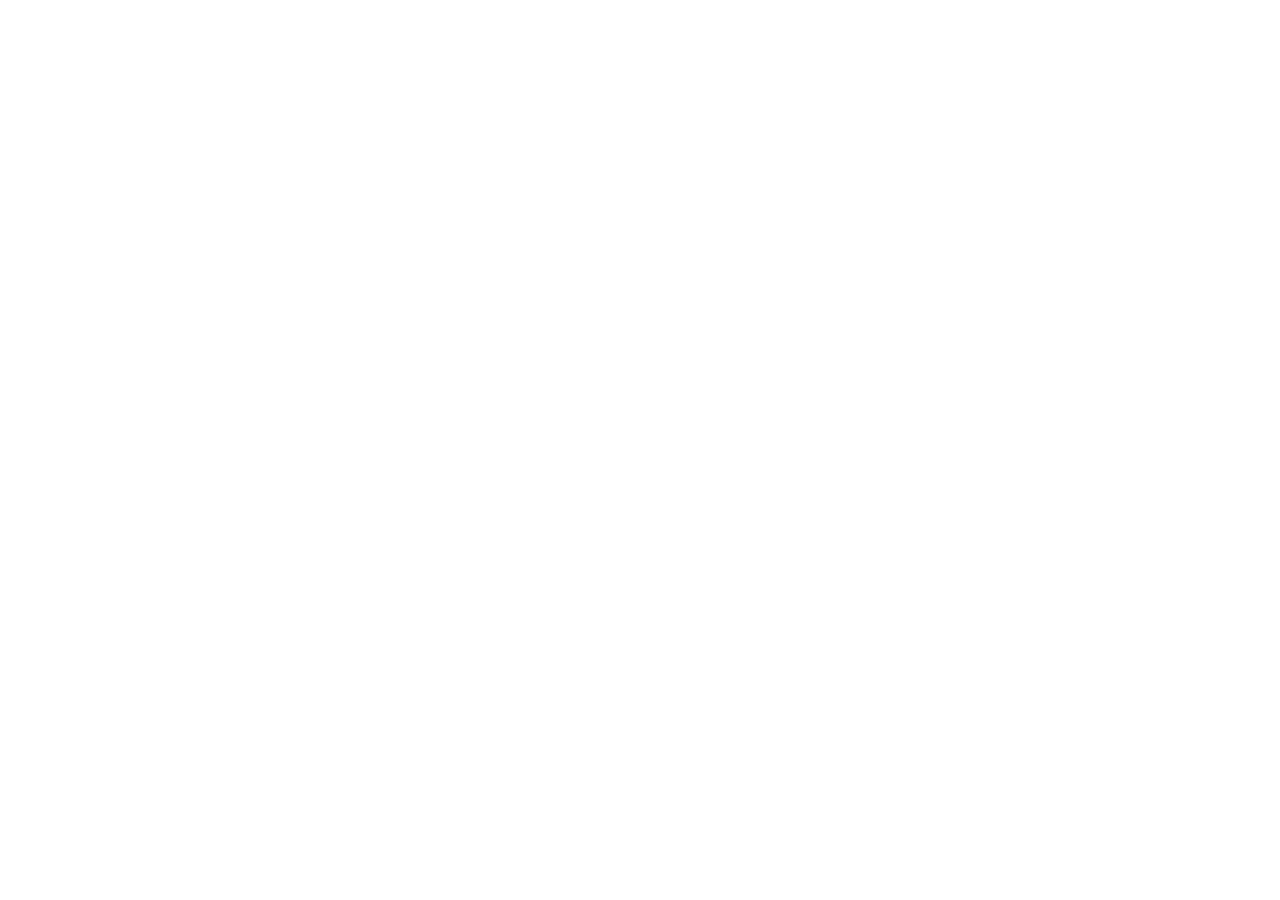
==== index.html @ 11ae95c0 "file structure" ====
<!DOCTYPE html>
<html lang="en">
<head>
    <meta charset="UTF-8">
    <meta name="viewport" content="width=device-width, initial-scale=1.0">
    <title>Student Hub</title>
</head>
<body>
    
</body>
</html>
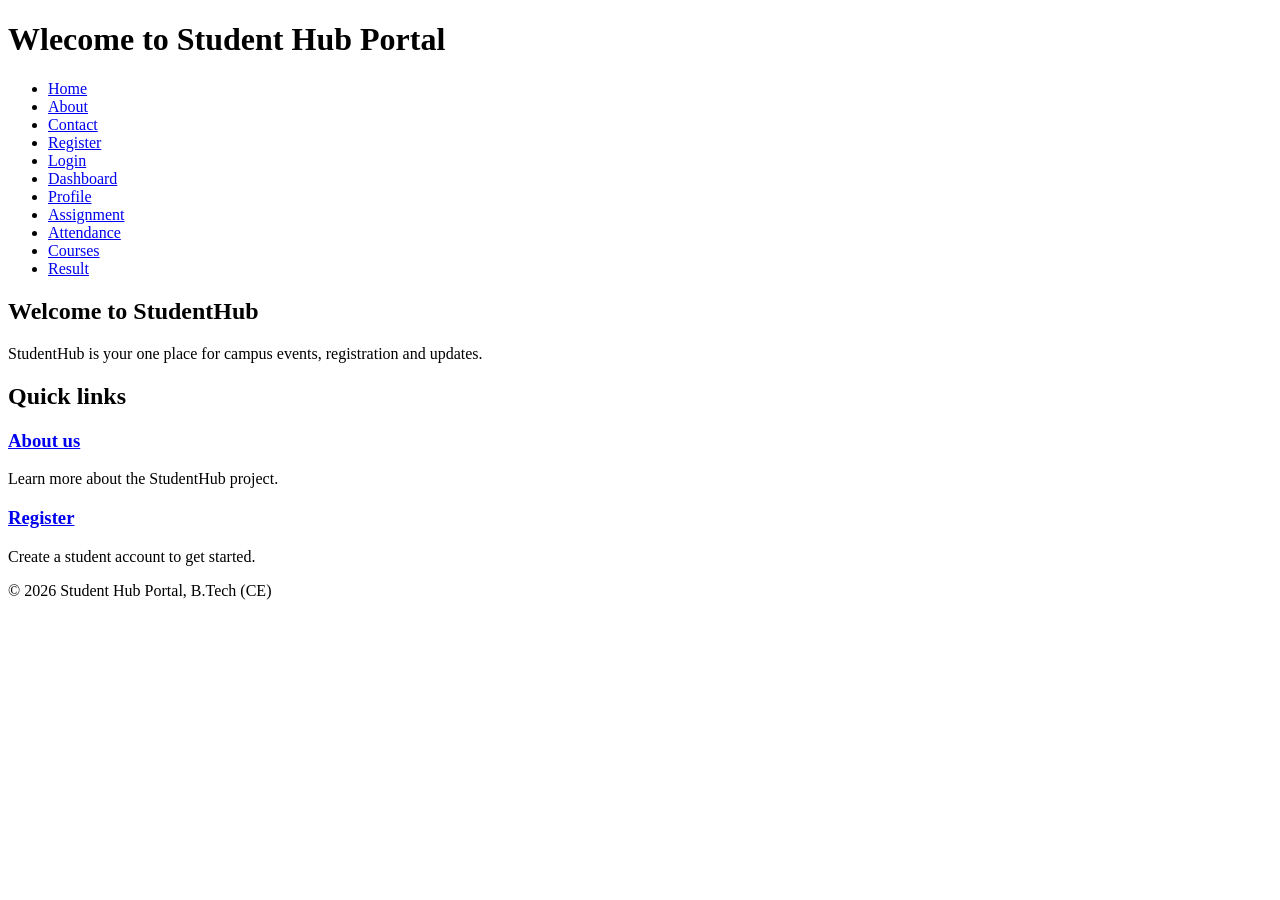
==== commit 317dd3d6: "some changes" ====
--- a/index.html
+++ b/index.html
@@ -1,11 +1,58 @@
 <!DOCTYPE html>
 <html lang="en">
+
 <head>
     <meta charset="UTF-8">
     <meta name="viewport" content="width=device-width, initial-scale=1.0">
-    <title>Student Hub</title>
+    <title>Student Hub Portal </title>
 </head>
+
 <body>
-    
+   
+
+    <header>
+        <h1>Wlecome to Student Hub Portal</h1>
+        <nav aria-label="Main navigation">
+            <ul>
+                <li><a href="index.html">Home</a></li>
+                <li><a href="./pages/about.html">About</a></li>
+                <li><a href="./pages/contact.html">Contact</a></li>
+                <li><a href="./pages/register.html">Register</a></li>
+                <li><a href="./pages/login.html">Login</a></li>
+                <li><a href="./pages/dashboard.html">Dashboard</a></li>
+                <li><a href="./pages/profile.html">Profile</a></li>
+                <li><a href="./pages/assignment.html">Assignment</a></li>
+                <li><a href="./pages/attendance.html">Attendance</a></li>
+                <li><a href="./pages/courses.html">Courses</a></li>
+                <li><a href="./pages/result.html">Result</a></li>
+            </ul>
+        </nav>
+    </header>
+
+    <main id="main-content">
+        <section aria-labelledby="welcome-heading">
+            <h2 id="welcome-heading">Welcome to StudentHub</h2>
+            <p>StudentHub is your one place for campus events, registration and updates.</p>
+        </section>
+
+        <section >
+            <h2>Quick links</h2>
+            <article>
+                <h3><a href="about.html">About us</a></h3>
+                <p>Learn more about the StudentHub project.</p>
+            </article>
+           
+            <article>
+                <h3><a href="register.html">Register</a></h3>
+                <p>Create a student account to get started.</p>
+            </article>
+        </section>
+
+    </main>
+
+    <footer>
+        <p>&copy; 2026 Student Hub Portal, B.Tech (CE)</p>
+    </footer>
 </body>
+
 </html>
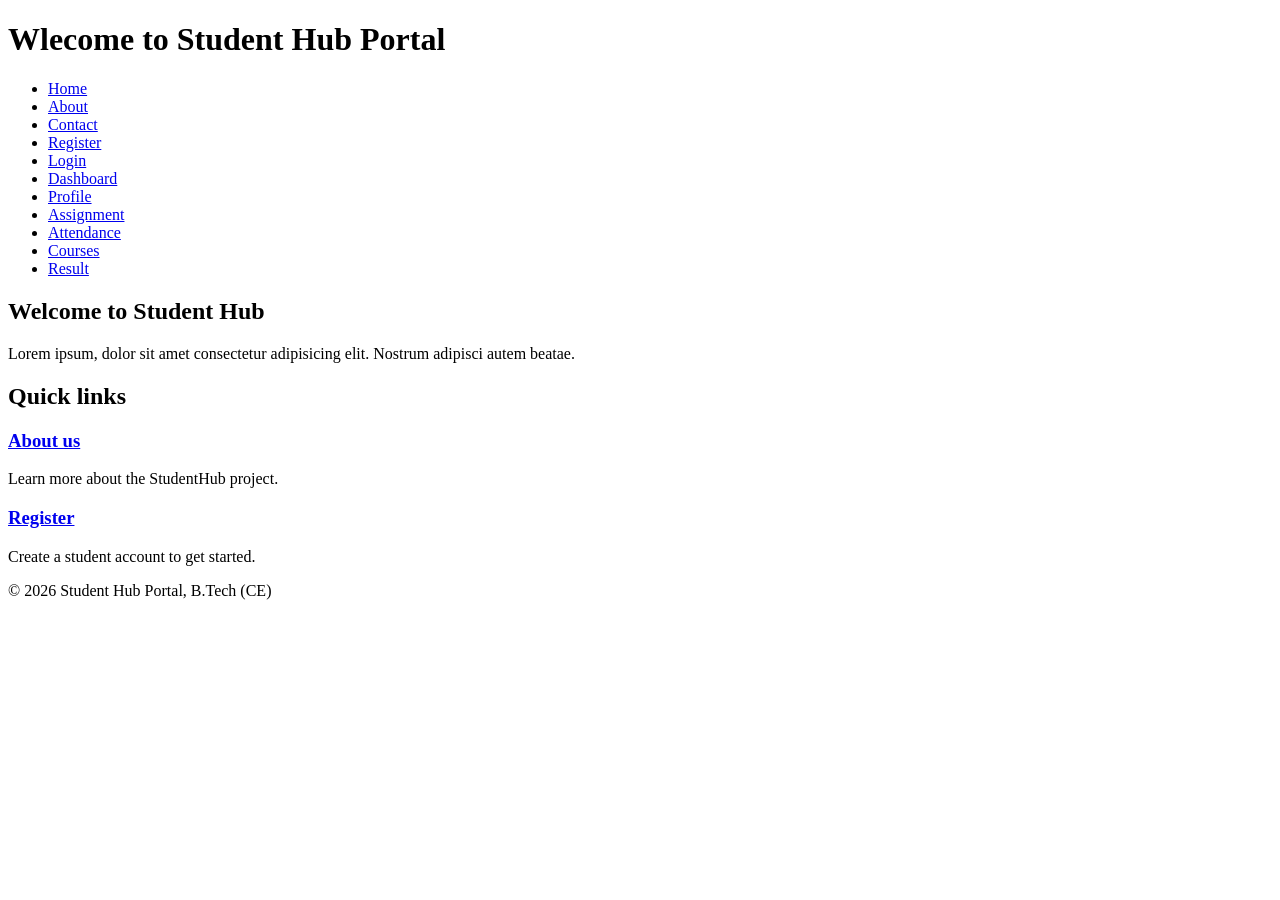
==== commit aca5292e: "Refactor Student Hub Portal: - Removed unused CSS styles from style.css. - Updated Requirement Gathe" ====
--- a/index.html
+++ b/index.html
@@ -5,6 +5,7 @@
     <meta charset="UTF-8">
     <meta name="viewport" content="width=device-width, initial-scale=1.0">
     <title>Student Hub Portal </title>
+    
 </head>
 
 <body>
@@ -12,7 +13,7 @@
 
     <header>
         <h1>Wlecome to Student Hub Portal</h1>
-        <nav aria-label="Main navigation">
+        <nav>
             <ul>
                 <li><a href="index.html">Home</a></li>
                 <li><a href="./pages/about.html">About</a></li>
@@ -30,12 +31,12 @@
     </header>
 
     <main id="main-content">
-        <section aria-labelledby="welcome-heading">
-            <h2 id="welcome-heading">Welcome to StudentHub</h2>
-            <p>StudentHub is your one place for campus events, registration and updates.</p>
+        <section>
+            <h2 id="welcome-heading">Welcome to Student Hub</h2>
+            <p>Lorem ipsum, dolor sit amet consectetur adipisicing elit. Nostrum adipisci autem beatae.</p>
         </section>
 
-        <section >
+        <section>
             <h2>Quick links</h2>
             <article>
                 <h3><a href="about.html">About us</a></h3>
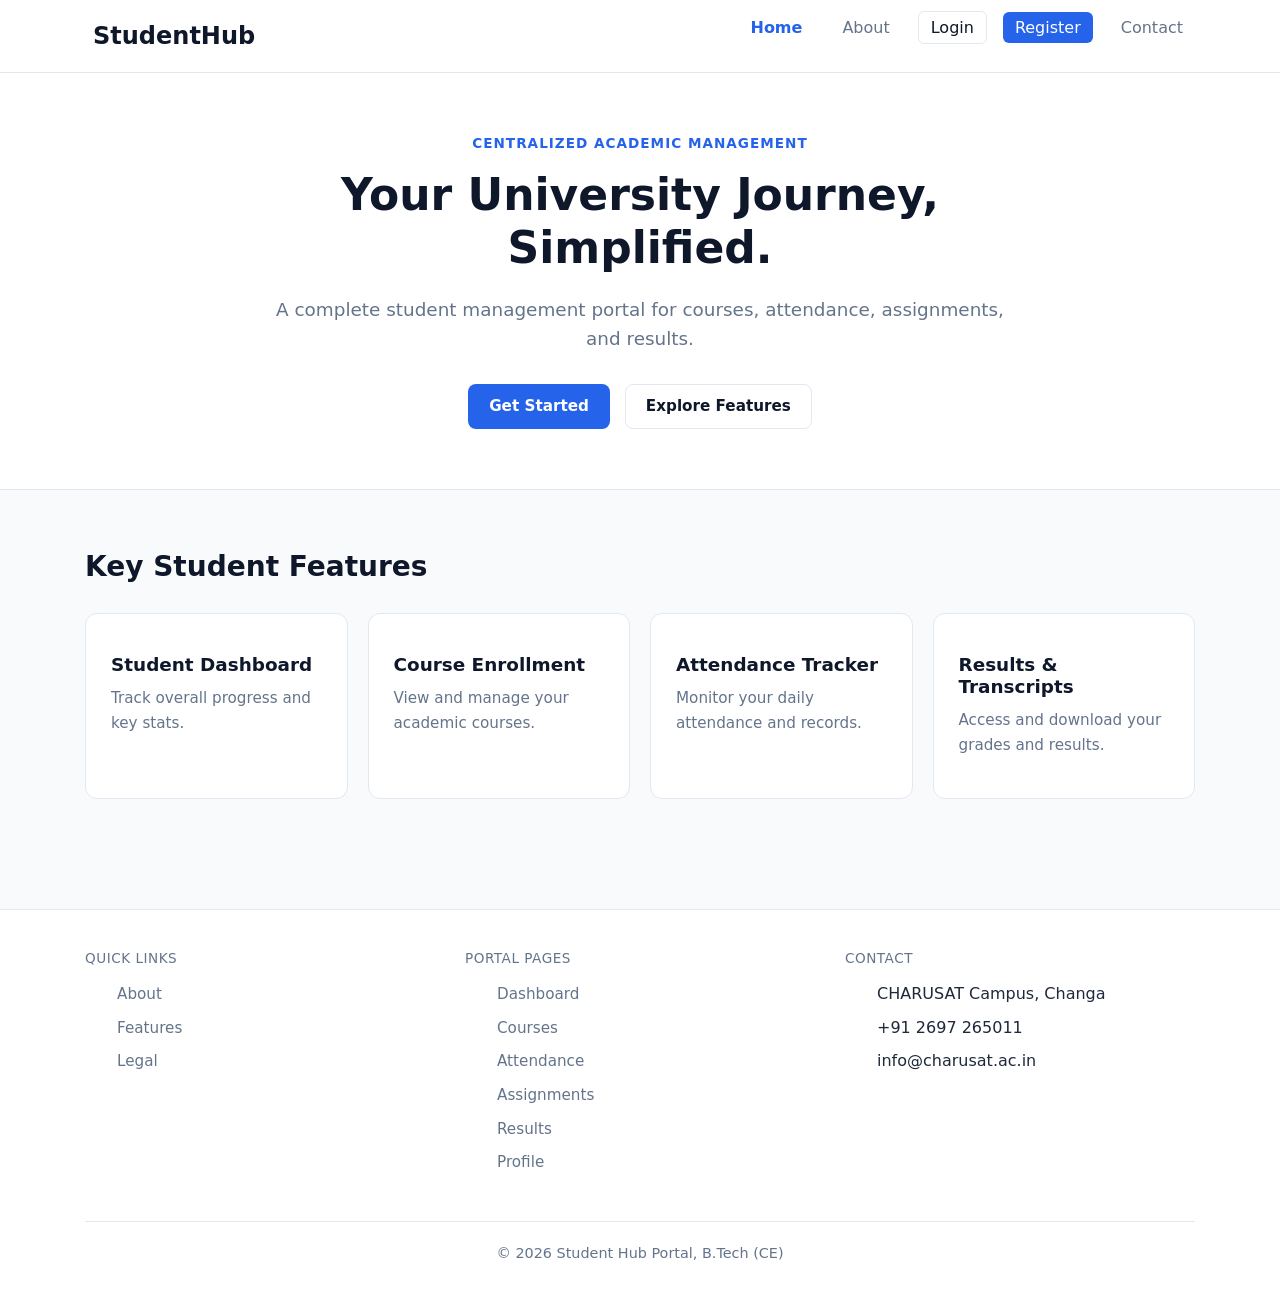
==== commit 9d3c0cdf: "add css file and some other changes" ====
--- a/index.html
+++ b/index.html
@@ -4,56 +4,128 @@
 <head>
     <meta charset="UTF-8">
     <meta name="viewport" content="width=device-width, initial-scale=1.0">
-    <title>Student Hub Portal </title>
-    
+    <title>Student Hub Portal</title>
+    <link rel="icon" href="./images/logo.png">
+    <link href="https://cdn.jsdelivr.net/npm/bootstrap@5.0.2/dist/css/bootstrap.min.css" rel="stylesheet"
+        integrity="sha384-EVSTQN3/azprG1Anm3QDgpJLIm9Nao0Yz1ztcQTwFspd3yD65VohhpuuCOmLASjC" crossorigin="anonymous">
+    <link rel="stylesheet" href="./css/index.css">
+    <link rel="stylesheet" href="./css/style.css">
+
+
 </head>
 
 <body>
-   
 
+    <!--  HEADER / NAVBAR  -->
     <header>
-        <h1>Wlecome to Student Hub Portal</h1>
-        <nav>
-            <ul>
-                <li><a href="index.html">Home</a></li>
-                <li><a href="./pages/about.html">About</a></li>
-                <li><a href="./pages/contact.html">Contact</a></li>
-                <li><a href="./pages/register.html">Register</a></li>
-                <li><a href="./pages/login.html">Login</a></li>
-                <li><a href="./pages/dashboard.html">Dashboard</a></li>
-                <li><a href="./pages/profile.html">Profile</a></li>
-                <li><a href="./pages/assignment.html">Assignment</a></li>
-                <li><a href="./pages/attendance.html">Attendance</a></li>
-                <li><a href="./pages/courses.html">Courses</a></li>
-                <li><a href="./pages/result.html">Result</a></li>
-            </ul>
-        </nav>
+        <div class="container">
+            <nav>
+                <a href="index.html" class="logo">
+                    <span></span> StudentHub
+                </a>
+                <div class="nav-actions">
+                    <ul class="nav-links">
+                        <li><a href="index.html" class="active">Home</a></li>
+                        <li><a href="./pages/about.html">About</a></li>
+                        <li><a href="./pages/login.html" class="btn-login">Login</a></li>
+                        <li><a href="./pages/register.html" class="btn-register">Register</a></li>
+                        <li><a href="./pages/contact.html">Contact</a></li>
+                    </ul>
+
+                </div>
+            </nav>
+        </div>
     </header>
 
-    <main id="main-content">
-        <section>
-            <h2 id="welcome-heading">Welcome to Student Hub</h2>
-            <p>Lorem ipsum, dolor sit amet consectetur adipisicing elit. Nostrum adipisci autem beatae.</p>
+    <main>
+
+        <!-- HERO SECTION -->
+        <section class="hero-section">
+            <div class="container">
+                <div class="hero-content">
+                    <p class="tagline"> Centralized Academic Management</p>
+                    <h1 class="hero-title">Your University Journey, Simplified.</h1>
+                    <p class="hero-description">
+                        A complete student management portal for courses, attendance, assignments, and results.
+                    </p>
+                    <div class="hero-buttons">
+                        <a href="./pages/register.html" class="btn btn-primary">Get Started</a>
+                        <a href="#features" class="btn btn-outline">Explore Features</a>
+                    </div>
+                </div>
+            </div>
         </section>
 
-        <section>
-            <h2>Quick links</h2>
-            <article>
-                <h3><a href="about.html">About us</a></h3>
-                <p>Learn more about the StudentHub project.</p>
-            </article>
-           
-            <article>
-                <h3><a href="register.html">Register</a></h3>
-                <p>Create a student account to get started.</p>
-            </article>
+        <!-- FEATURES SECTION -->
+        <section id="features" class="features-section">
+            <div class="container">
+                <h2 class="section-title">Key Student Features</h2>
+                <div class="features-grid">
+                    <div class="feature-card">
+                        <div class="feature-icon"></div>
+                        <h5>Student Dashboard</h5>
+                        <p>Track overall progress and key stats.</p>
+                    </div>
+                    <div class="feature-card">
+                        <div class="feature-icon"></div>
+                        <h5>Course Enrollment</h5>
+                        <p>View and manage your academic courses.</p>
+                    </div>
+                    <div class="feature-card">
+                        <div class="feature-icon"></div>
+                        <h5>Attendance Tracker</h5>
+                        <p>Monitor your daily attendance and records.</p>
+                    </div>
+                    <div class="feature-card">
+                        <div class="feature-icon"></div>
+                        <h5>Results & Transcripts</h5>
+                        <p>Access and download your grades and results.</p>
+                    </div>
+                </div>
+            </div>
         </section>
 
     </main>
 
+    <!--  FOOTER  -->
     <footer>
-        <p>&copy; 2026 Student Hub Portal, B.Tech (CE)</p>
+        <div class="container">
+            <div class="footer-content">
+                <div class="footer-col">
+                    <h6>Quick Links</h6>
+                    <ul>
+                        <li><a href="./pages/about.html">About</a></li>
+                        <li><a href="#features">Features</a></li>
+                        <li><a href="#">Legal</a></li>
+                    </ul>
+                </div>
+                <div class="footer-col">
+                    <h6>Portal Pages</h6>
+                    <ul>
+                        <li><a href="./pages/dashboard.html">Dashboard</a></li>
+                        <li><a href="./pages/courses.html">Courses</a></li>
+                        <li><a href="./pages/attendance.html">Attendance</a></li>
+                        <li><a href="./pages/assignment.html">Assignments</a></li>
+                        <li><a href="./pages/result.html">Results</a></li>
+                        <li><a href="./pages/profile.html">Profile</a></li>
+                    </ul>
+                </div>
+                <div class="footer-col">
+                    <h6>Contact</h6>
+                    <ul>
+                        <li> CHARUSAT Campus, Changa</li>
+                        <li> +91 2697 265011</li>
+                        <li> info@charusat.ac.in</li>
+                    </ul>
+                </div>
+            </div>
+            <div class="footer-bottom">
+                <p>&copy; 2026 Student Hub Portal, B.Tech (CE)</p>
+            </div>
+        </div>
     </footer>
+
+
 </body>
 
 </html>
--- a/css/index.css
+++ b/css/index.css
@@ -0,0 +1,94 @@
+/* ==========================================================================
+   Home Page Styles (index.css)
+   ========================================================================== */
+
+/* Hero Section */
+.hero-section {
+    padding: 60px 0;
+    text-align: center;
+    background-color: var(--bs-white);
+    border-bottom: 1px solid var(--bs-border-color);
+}
+
+.hero-content {
+    max-width: 750px;
+    margin: 0 auto;
+}
+
+.tagline {
+    color: var(--bs-primary);
+    font-weight: 700;
+    font-size: 0.85rem;
+    text-transform: uppercase;
+    letter-spacing: 1px;
+    margin-bottom: 15px;
+}
+
+.hero-title {
+    font-size: 2.75rem;
+    font-weight: 800;
+    color: var(--bs-dark);
+    line-height: 1.2;
+    margin-bottom: 20px;
+}
+
+.hero-description {
+    font-size: 1.15rem;
+    color: var(--bs-secondary);
+    margin-bottom: 30px;
+}
+
+.hero-buttons {
+    display: flex;
+    justify-content: center;
+    gap: 15px;
+    flex-wrap: wrap;
+}
+
+/* Features Section */
+.features-section {
+    padding: 60px 0;
+}
+
+.section-title {
+    font-size: 1.75rem;
+    font-weight: 700;
+    margin-bottom: 30px;
+    color: var(--bs-dark);
+}
+
+.features-grid {
+    display: grid;
+    grid-template-columns: repeat(auto-fit, minmax(240px, 1fr));
+    gap: 20px;
+}
+
+.feature-card {
+    background-color: var(--bs-white);
+    border: 1px solid var(--bs-border-color);
+    border-radius: 12px;
+    padding: 25px;
+    transition: transform 0.2s ease, box-shadow 0.2s ease;
+}
+
+.feature-card:hover {
+    transform: translateY(-4px);
+    box-shadow: 0 10px 20px rgba(0, 0, 0, 0.05);
+}
+
+.feature-icon {
+    font-size: 2rem;
+    margin-bottom: 15px;
+}
+
+.feature-card h5 {
+    font-size: 1.15rem;
+    font-weight: 700;
+    margin-bottom: 10px;
+    color: var(--bs-dark);
+}
+
+.feature-card p {
+    color: var(--bs-secondary);
+    font-size: 0.95rem;
+}
--- a/css/style.css
+++ b/css/style.css
@@ -0,0 +1,395 @@
+/* ==========================================================================
+   StudentHub Portal - Main Global Stylesheet (Light & Dark Theme Support)
+   ========================================================================== */
+
+/* ----- Color Variables & Design Tokens ----- */
+:root {
+    --bs-body-color: #1e293b;
+    --bs-body-bg: #f8fafc;
+    --bs-light: #f8fafc;
+    --bs-white: #ffffff;
+    --bs-dark: #0f172a;
+    --bs-secondary: #64748b;
+    --bs-border-color: #e2e8f0;
+    --bs-primary: #2563eb;
+    --bs-primary-rgb: 37, 99, 235;
+    --bs-success: #10b981;
+    --bs-success-rgb: 16, 185, 129;
+    --bs-warning: #f59e0b;
+    --bs-warning-rgb: 245, 158, 11;
+    --bs-info: #06b6d4;
+    --bs-info-rgb: 6, 182, 212;
+
+    --bg-header: rgba(255, 255, 255, 0.92);
+    --bg-card: #ffffff;
+    --bg-input: #ffffff;
+    --table-th-bg: #f1f5f9;
+    --card-shadow: 0 4px 6px -1px rgba(0, 0, 0, 0.05), 0 2px 4px -1px rgba(0, 0, 0, 0.03);
+    --card-shadow-hover: 0 10px 25px -5px rgba(0, 0, 0, 0.08), 0 8px 10px -6px rgba(0, 0, 0, 0.04);
+
+    --toggle-bg: #f1f5f9;
+    --toggle-border: #cbd5e1;
+    --toggle-color: #f59e0b;
+    --toggle-hover-bg: #e2e8f0;
+}
+
+[data-theme="dark"] {
+    --bs-body-color: #f1f5f9;
+    --bs-body-bg: #0b0f19;
+    --bs-light: #111827;
+    --bs-white: #1e293b;
+    --bs-dark: #f8fafc;
+    --bs-secondary: #94a3b8;
+    --bs-border-color: #334155;
+    --bs-primary: #3b82f6;
+    --bs-primary-rgb: 59, 130, 246;
+    --bs-success: #34d399;
+    --bs-success-rgb: 52, 211, 153;
+    --bs-warning: #fbbf24;
+    --bs-warning-rgb: 251, 191, 36;
+    --bs-info: #38bdf8;
+    --bs-info-rgb: 56, 189, 248;
+
+    --bg-header: rgba(15, 23, 42, 0.88);
+    --bg-card: #1e293b;
+    --bg-input: #0f172a;
+    --table-th-bg: #151e2e;
+    --card-shadow: 0 4px 6px -1px rgba(0, 0, 0, 0.4), 0 2px 4px -1px rgba(0, 0, 0, 0.2);
+    --card-shadow-hover: 0 12px 25px -4px rgba(0, 0, 0, 0.6), 0 8px 10px -6px rgba(0, 0, 0, 0.5);
+
+    --toggle-bg: #1e293b;
+    --toggle-border: #475569;
+    --toggle-color: #38bdf8;
+    --toggle-hover-bg: #334155;
+}
+
+/* ----- Reset & Base ----- */
+* {
+    margin: 0;
+    padding: 0;
+    box-sizing: border-box;
+}
+
+body {
+    font-family: 'Segoe UI', system-ui, -apple-system, sans-serif;
+    color: var(--bs-body-color);
+    background-color: var(--bs-body-bg);
+    line-height: 1.6;
+    min-height: 100vh;
+    display: flex;
+    flex-direction: column;
+    transition: background-color 0.3s ease, color 0.3s ease;
+}
+
+main {
+    flex: 1;
+}
+
+a {
+    text-decoration: none;
+    color: inherit;
+}
+
+ul {
+    list-style: none;
+}
+
+/* ----- Container ----- */
+.container {
+    width: 90%;
+    max-width: 1140px;
+    margin: 0 auto;
+    padding: 0 15px;
+}
+
+/* ----- Header / Navbar ----- */
+header {
+    background-color: var(--bg-header);
+    backdrop-filter: blur(12px);
+    -webkit-backdrop-filter: blur(12px);
+    border-bottom: 1px solid var(--bs-border-color);
+    position: sticky;
+    top: 0;
+    z-index: 100;
+    transition: background-color 0.3s ease, border-color 0.3s ease;
+}
+
+nav {
+    display: flex;
+    justify-content: space-between;
+    align-items: center;
+    padding: 15px 0;
+}
+
+.logo {
+    font-size: 1.5rem;
+    font-weight: 700;
+    color: var(--bs-dark);
+    display: flex;
+    align-items: center;
+    gap: 8px;
+    transition: color 0.3s ease;
+}
+
+.logo span {
+    color: var(--bs-primary);
+}
+
+.nav-actions {
+    display: flex;
+    align-items: center;
+    gap: 16px;
+}
+
+.nav-links {
+    display: flex;
+    align-items: center;
+    gap: 16px;
+}
+
+.nav-links a {
+    color: var(--bs-secondary);
+    font-weight: 500;
+    padding: 6px 12px;
+    border-radius: 6px;
+    transition: all 0.2s ease;
+}
+
+.nav-links a:hover {
+    color: var(--bs-primary);
+}
+
+.nav-links a.active {
+    color: var(--bs-primary);
+    font-weight: 600;
+}
+
+/* ----- Theme Toggle Button ----- */
+.theme-toggle-btn {
+    display: inline-flex;
+    align-items: center;
+    justify-content: center;
+    width: 38px;
+    height: 38px;
+    padding: 0;
+    border-radius: 50%;
+    background-color: var(--toggle-bg);
+    border: 1px solid var(--toggle-border);
+    color: var(--toggle-color);
+    cursor: pointer;
+    transition: all 0.25s ease;
+    box-shadow: var(--card-shadow);
+    flex-shrink: 0;
+    outline: none;
+    position: relative;
+}
+
+.theme-toggle-btn:hover {
+    background-color: var(--toggle-hover-bg);
+    transform: scale(1.08);
+    border-color: var(--bs-primary);
+}
+
+.theme-toggle-btn:focus-visible {
+    outline: 2px solid var(--bs-primary);
+    outline-offset: 2px;
+}
+
+.theme-toggle-btn svg {
+    width: 19px;
+    height: 19px;
+    transition: transform 0.4s ease;
+}
+
+.sun-icon {
+    display: block;
+    color: #f59e0b;
+}
+
+.moon-icon {
+    display: none;
+    color: #38bdf8;
+}
+
+[data-theme="dark"] .sun-icon {
+    display: none;
+}
+
+[data-theme="dark"] .moon-icon {
+    display: block;
+}
+
+/* Navbar Buttons & Primary Buttons */
+.btn-login {
+    border: 1px solid var(--bs-border-color);
+    color: var(--bs-dark) !important;
+}
+
+.btn-login:hover,
+.nav-links a.btn-login:hover {
+    background-color: var(--bs-light);
+    color: var(--bs-primary) !important;
+}
+
+.btn-register,
+.btn-primary,
+.nav-links a.btn-register,
+.nav-links a.btn-primary,
+.nav-links a.btn-register.active,
+.nav-links a.btn-primary.active {
+    background-color: var(--bs-primary) !important;
+    color: #ffffff !important;
+}
+
+.btn-register:hover,
+.btn-primary:hover,
+.nav-links a.btn-register:hover,
+.nav-links a.btn-primary:hover {
+    background-color: var(--bs-primary) !important;
+    color: #ffffff !important;
+    filter: brightness(0.9);
+}
+
+.btn-logout,
+.nav-links a.btn-logout {
+    border: 1px solid #dc3545 !important;
+    color: #dc3545 !important;
+    background-color: transparent !important;
+    cursor: pointer;
+}
+
+.btn-logout:hover,
+.nav-links a.btn-logout:hover {
+    background-color: #dc3545 !important;
+    color: #ffffff !important;
+}
+
+/* ----- Buttons ----- */
+.btn {
+    display: inline-block;
+    padding: 10px 20px;
+    border-radius: 8px;
+    font-weight: 600;
+    font-size: 0.95rem;
+    cursor: pointer;
+    border: 1px solid transparent;
+    transition: background-color 0.2s, transform 0.1s, color 0.2s, border-color 0.2s;
+    text-align: center;
+}
+
+.btn-outline {
+    border-color: var(--bs-border-color);
+    background-color: var(--bs-white);
+    color: var(--bs-dark);
+}
+
+.btn-outline:hover {
+    background-color: var(--bs-light);
+    color: var(--bs-primary);
+    border-color: var(--bs-primary);
+}
+
+/* ----- Cards Base ----- */
+.card {
+    background-color: var(--bs-white);
+    border: 1px solid var(--bs-border-color);
+    border-radius: 12px;
+    padding: 24px;
+    box-shadow: var(--card-shadow);
+    transition: background-color 0.3s ease, border-color 0.3s ease, transform 0.2s ease, box-shadow 0.2s ease;
+}
+
+/* ----- Form Controls in Dark Mode ----- */
+[data-theme="dark"] .form-control,
+[data-theme="dark"] .form-select,
+[data-theme="dark"] .select-control,
+[data-theme="dark"] textarea {
+    background-color: var(--bg-input);
+    color: var(--bs-body-color);
+    border-color: var(--bs-border-color);
+}
+
+[data-theme="dark"] .form-control:focus,
+[data-theme="dark"] .form-select:focus,
+[data-theme="dark"] .select-control:focus,
+[data-theme="dark"] textarea:focus {
+    background-color: var(--bg-input);
+    color: var(--bs-body-color);
+    border-color: var(--bs-primary);
+    box-shadow: 0 0 0 3px rgba(var(--bs-primary-rgb), 0.3);
+}
+
+/* ----- Footer ----- */
+footer {
+    background-color: var(--bs-white);
+    border-top: 1px solid var(--bs-border-color);
+    padding: 40px 0 20px 0;
+    margin-top: 50px;
+    transition: background-color 0.3s ease, border-color 0.3s ease;
+}
+
+.footer-content {
+    display: flex;
+    flex-wrap: wrap;
+    justify-content: space-between;
+    gap: 30px;
+    margin-bottom: 30px;
+}
+
+.footer-col {
+    flex: 1;
+    min-width: 200px;
+}
+
+.footer-col h6 {
+    font-size: 0.85rem;
+    text-transform: uppercase;
+    color: var(--bs-secondary);
+    margin-bottom: 15px;
+    letter-spacing: 0.5px;
+}
+
+.footer-col ul li {
+    margin-bottom: 8px;
+}
+
+.footer-col ul li a {
+    color: var(--bs-secondary);
+    font-size: 0.95rem;
+    transition: color 0.2s ease;
+}
+
+.footer-col ul li a:hover {
+    color: var(--bs-primary);
+}
+
+.footer-bottom {
+    text-align: center;
+    padding-top: 20px;
+    border-top: 1px solid var(--bs-border-color);
+    color: var(--bs-secondary);
+    font-size: 0.9rem;
+}
+
+/* ----- Responsive Navbar ----- */
+@media (max-width: 768px) {
+    nav {
+        flex-direction: column;
+        gap: 15px;
+    }
+    
+    .nav-actions {
+        flex-direction: column;
+        width: 100%;
+        gap: 12px;
+    }
+
+    .nav-links {
+        flex-wrap: wrap;
+        justify-content: center;
+    }
+    
+    .footer-content {
+        flex-direction: column;
+    }
+}
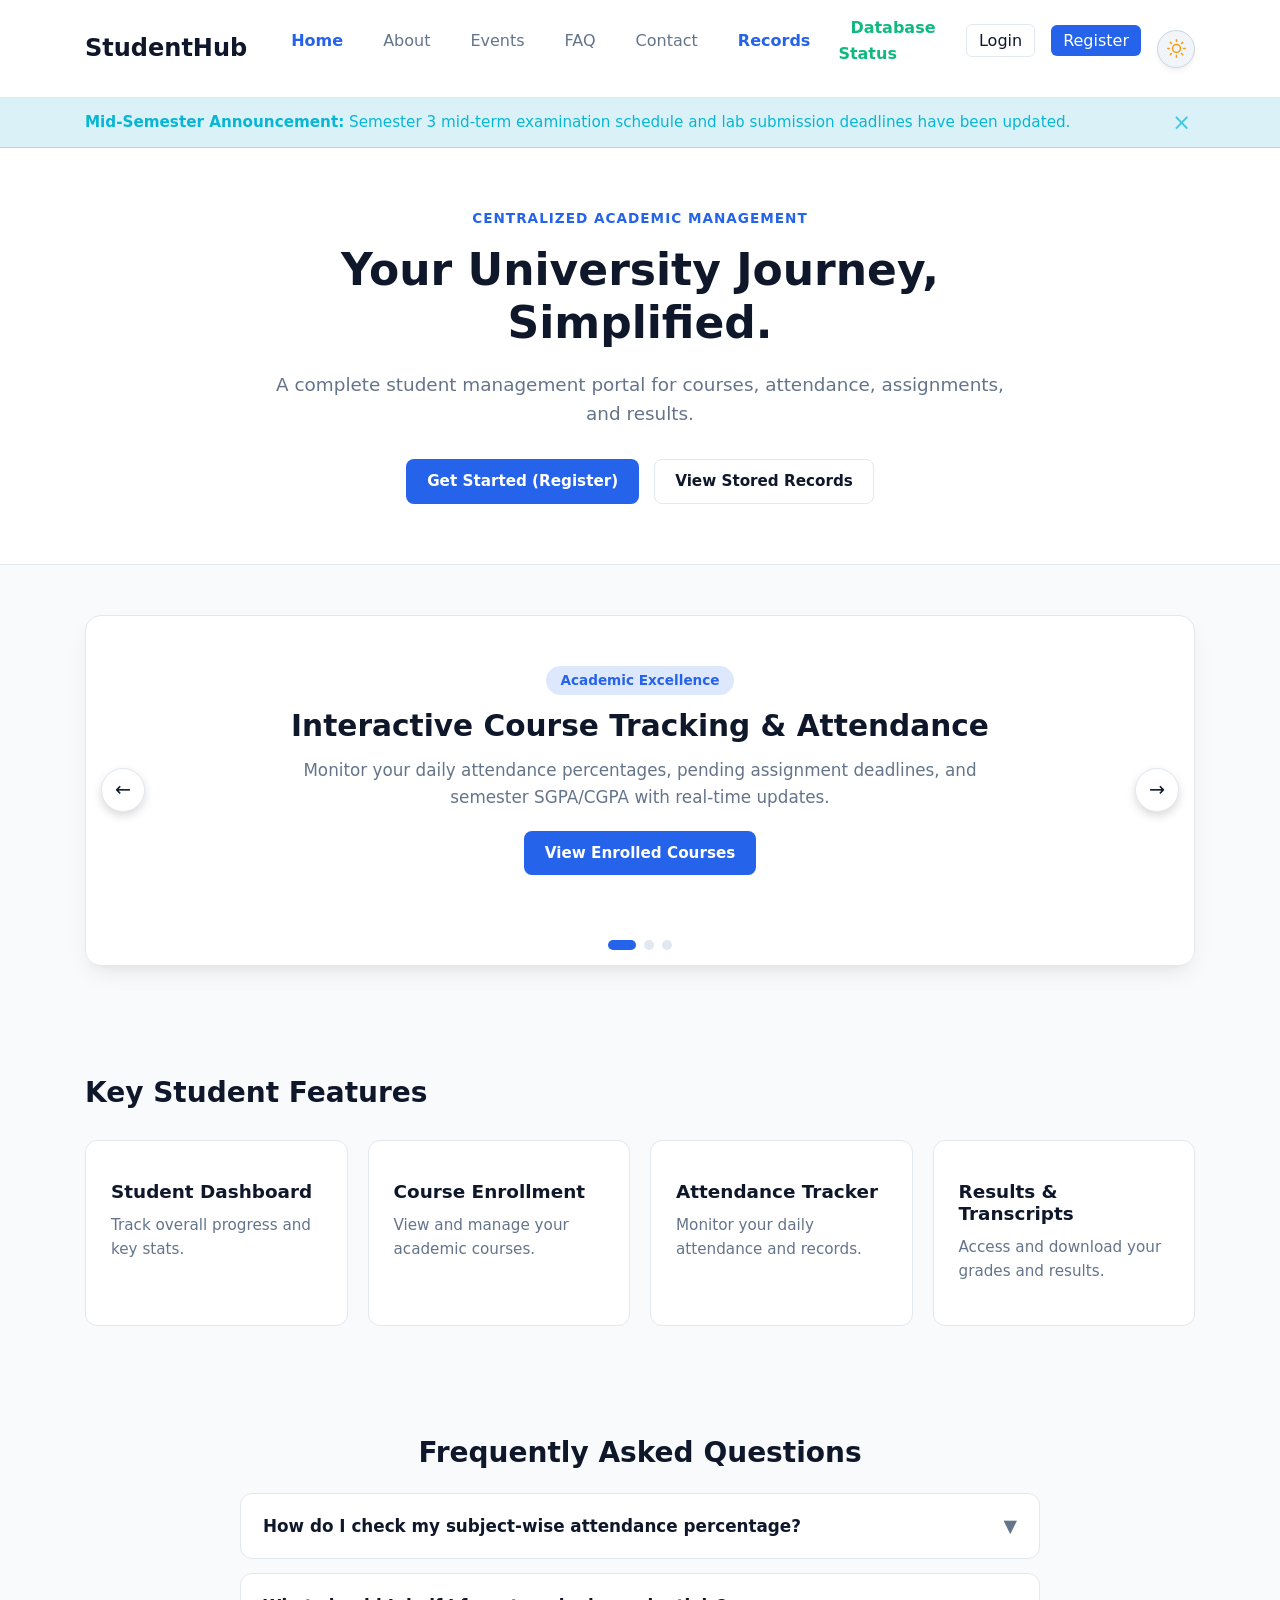
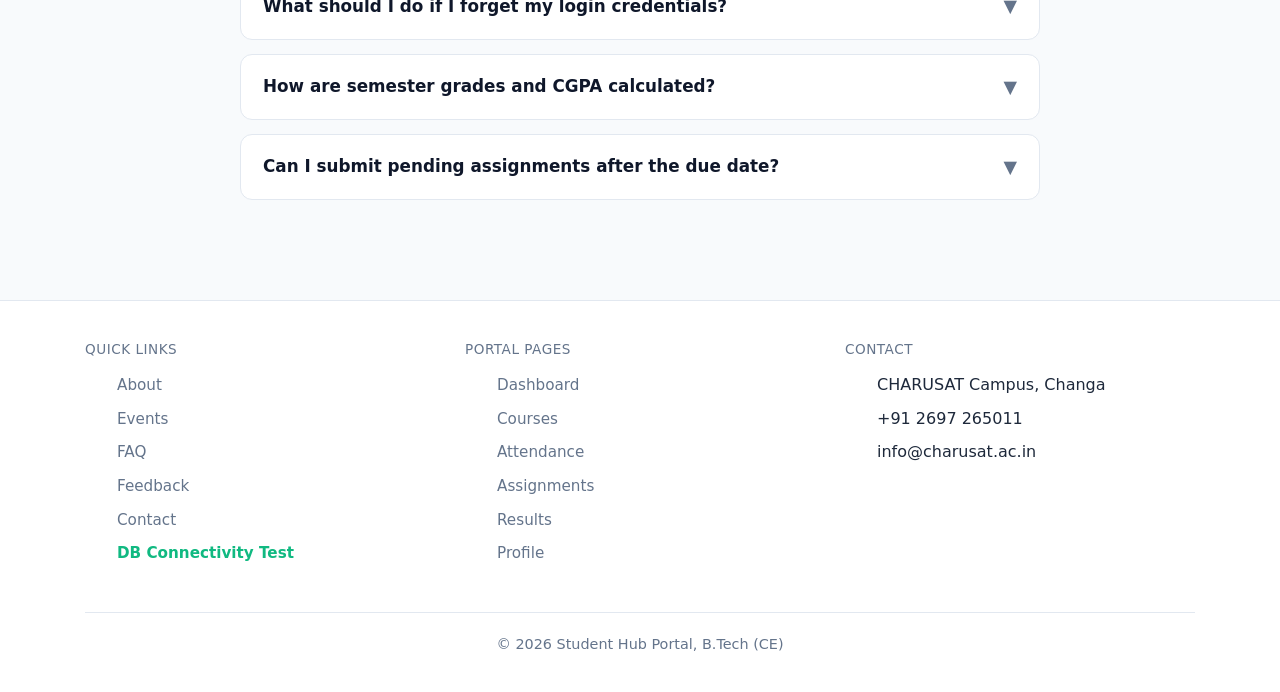
==== commit 0fc209d0: "feat: Complete Practicals 1 to 15, diagnostics center, master test suite and deployment documentatio" ====
--- a/index.html
+++ b/index.html
@@ -15,29 +15,65 @@
 </head>
 
 <body>
+    <!-- Skip to main content for accessibility (Practical 2 Advanced Extension) -->
+    <a href="#main-content" class="skip-link">Skip to main content</a>
 
     <!--  HEADER / NAVBAR  -->
     <header>
         <div class="container">
             <nav>
                 <a href="index.html" class="logo">
-                    <span></span> StudentHub
+                    StudentHub
                 </a>
                 <div class="nav-actions">
                     <ul class="nav-links">
                         <li><a href="index.html" class="active">Home</a></li>
                         <li><a href="./pages/about.html">About</a></li>
-                        <li><a href="./pages/login.html" class="btn-login">Login</a></li>
-                        <li><a href="./pages/register.html" class="btn-register">Register</a></li>
-                        <li><a href="./pages/contact.html">Contact</a></li>
-                    </ul>
-
+                        <li><a href="./pages/events.html">Events</a></li>
+                        <li><a href="./pages/faq.html">FAQ</a></li>
+                        <li><a href="./pages/contact.php">Contact</a></li>
+                        <li><a href="./pages/view_records.php" style="color: var(--bs-primary); font-weight: 600;">Records</a></li>
+                        <li><a href="test_connection.php" style="color: #10b981; font-weight: 600;">Database Status</a></li>
+                        <li><a href="./pages/login.php" class="btn-login">Login</a></li>
+                        <li><a href="./pages/register.php" class="btn-register">Register</a></li>
+                    </ul>
+                    <button type="button" class="theme-toggle-btn" aria-label="Toggle light/dark theme" title="Toggle theme">
+                        <svg class="sun-icon" viewBox="0 0 24 24" fill="none" stroke="currentColor" stroke-width="2" stroke-linecap="round" stroke-linejoin="round">
+                            <circle cx="12" cy="12" r="5"></circle>
+                            <line x1="12" y1="1" x2="12" y2="3"></line>
+                            <line x1="12" y1="21" x2="12" y2="23"></line>
+                            <line x1="4.22" y1="4.22" x2="5.64" y2="5.64"></line>
+                            <line x1="18.36" y1="18.36" x2="19.78" y2="19.78"></line>
+                            <line x1="1" y1="12" x2="3" y2="12"></line>
+                            <line x1="21" y1="12" x2="23" y2="12"></line>
+                            <line x1="4.22" y1="19.78" x2="5.64" y2="18.36"></line>
+                            <line x1="18.36" y1="5.64" x2="19.78" y2="4.22"></line>
+                        </svg>
+                        <svg class="moon-icon" viewBox="0 0 24 24" fill="none" stroke="currentColor" stroke-width="2" stroke-linecap="round" stroke-linejoin="round">
+                            <path d="M21 12.79A9 9 0 1 1 11.21 3 7 7 0 0 0 21 12.79z"></path>
+                        </svg>
+                    </button>
+                    <button type="button" class="hamburger-btn" aria-label="Toggle navigation" aria-expanded="false">
+                        <span></span>
+                        <span></span>
+                        <span></span>
+                    </button>
                 </div>
             </nav>
         </div>
     </header>
 
-    <main>
+    <main id="main-content">
+
+        <!-- NOTIFICATION BANNER -->
+        <div class="notification-banner notification-info" data-banner-id="index-announcement">
+            <div class="container notification-content">
+                <div class="notification-text">
+                    <strong>Mid-Semester Announcement:</strong> Semester 3 mid-term examination schedule and lab submission deadlines have been updated.
+                </div>
+                <button type="button" class="notification-close" aria-label="Dismiss banner">&times;</button>
+            </div>
+        </div>
 
         <!-- HERO SECTION -->
         <section class="hero-section">
@@ -49,9 +85,57 @@
                         A complete student management portal for courses, attendance, assignments, and results.
                     </p>
                     <div class="hero-buttons">
-                        <a href="./pages/register.html" class="btn btn-primary">Get Started</a>
-                        <a href="#features" class="btn btn-outline">Explore Features</a>
-                    </div>
+                        <a href="./pages/register.php" class="btn btn-primary">Get Started (Register)</a>
+                        <a href="./pages/view_records.php" class="btn btn-outline">View Stored Records</a>
+                    </div>
+                </div>
+            </div>
+        </section>
+
+        <!-- IMAGE / CONTENT SLIDER SECTION -->
+        <section class="slider-section">
+            <div class="container">
+                <div class="slider-container">
+                    <div class="slider-track">
+                        
+                        <!-- Slide 1 -->
+                        <div class="slide-item">
+                            <div class="slide-content">
+                                <span class="slide-badge">Academic Excellence</span>
+                                <h3 class="slide-title">Interactive Course Tracking & Attendance</h3>
+                                <p class="slide-description">Monitor your daily attendance percentages, pending assignment deadlines, and semester SGPA/CGPA with real-time updates.</p>
+                                <a href="./pages/courses.html" class="btn btn-primary">View Enrolled Courses</a>
+                            </div>
+                        </div>
+
+                        <!-- Slide 2 -->
+                        <div class="slide-item">
+                            <div class="slide-content">
+                                <span class="slide-badge">Campus Life & Events</span>
+                                <h3 class="slide-title">DEPSTAR Computer Engineering Department</h3>
+                                <p class="slide-description">Stay informed about upcoming practical vivas, tech symposiums, hackathons, and departmental workshops.</p>
+                                <a href="./pages/about.html" class="btn btn-outline">Learn About Us</a>
+                            </div>
+                        </div>
+
+                        <!-- Slide 3 -->
+                        <div class="slide-item">
+                            <div class="slide-content">
+                                <span class="slide-badge">Digital Transcripts</span>
+                                <h3 class="slide-title">Instant Results & Grade Sheet Access</h3>
+                                <p class="slide-description">Securely download official grade transcripts, check course credits, and view detailed subject breakdowns.</p>
+                                <a href="./pages/dashboard.html" class="btn btn-primary">Go to Dashboard</a>
+                            </div>
+                        </div>
+
+                    </div>
+
+                    <!-- Slider Controls -->
+                    <button type="button" class="slider-btn slider-prev" aria-label="Previous Slide">&larr;</button>
+                    <button type="button" class="slider-btn slider-next" aria-label="Next Slide">&rarr;</button>
+
+                    <!-- Slider Dots -->
+                    <div class="slider-dots"></div>
                 </div>
             </div>
         </section>
@@ -81,6 +165,64 @@
                         <h5>Results & Transcripts</h5>
                         <p>Access and download your grades and results.</p>
                     </div>
+                </div>
+            </div>
+        </section>
+
+        <!-- COLLAPSIBLE FAQ SECTION -->
+        <section class="faq-section">
+            <div class="container">
+                <h2 class="section-title text-center mb-4">Frequently Asked Questions</h2>
+                <div class="faq-accordion" data-single="true">
+                    
+                    <div class="faq-item">
+                        <button type="button" class="faq-header" aria-expanded="false">
+                            <span>How do I check my subject-wise attendance percentage?</span>
+                            <span class="faq-icon">&#9660;</span>
+                        </button>
+                        <div class="faq-content">
+                            <div class="faq-body">
+                                You can view your live attendance stats by navigating to the <strong>Attendance</strong> tab in your student portal dashboard. It displays attended lectures, total conducted sessions, and your eligibility status.
+                            </div>
+                        </div>
+                    </div>
+
+                    <div class="faq-item">
+                        <button type="button" class="faq-header" aria-expanded="false">
+                            <span>What should I do if I forget my login credentials?</span>
+                            <span class="faq-icon">&#9660;</span>
+                        </button>
+                        <div class="faq-content">
+                            <div class="faq-body">
+                                Click on the "Forgot Password" link on the Login page or reach out to the CHARUSAT IT Helpdesk / Academic Cell with your student enrollment ID for password resets.
+                            </div>
+                        </div>
+                    </div>
+
+                    <div class="faq-item">
+                        <button type="button" class="faq-header" aria-expanded="false">
+                            <span>How are semester grades and CGPA calculated?</span>
+                            <span class="faq-icon">&#9660;</span>
+                        </button>
+                        <div class="faq-content">
+                            <div class="faq-body">
+                                CGPA is calculated based on the weighted credit point average across all completed semesters following CHARUSAT academic grading guidelines (10-point scale).
+                            </div>
+                        </div>
+                    </div>
+
+                    <div class="faq-item">
+                        <button type="button" class="faq-header" aria-expanded="false">
+                            <span>Can I submit pending assignments after the due date?</span>
+                            <span class="faq-icon">&#9660;</span>
+                        </button>
+                        <div class="faq-content">
+                            <div class="faq-body">
+                                Assignment submissions close automatically at midnight on the designated due date. Late submissions require explicit approval from your course instructor.
+                            </div>
+                        </div>
+                    </div>
+
                 </div>
             </div>
         </section>
@@ -95,8 +237,11 @@
                     <h6>Quick Links</h6>
                     <ul>
                         <li><a href="./pages/about.html">About</a></li>
-                        <li><a href="#features">Features</a></li>
-                        <li><a href="#">Legal</a></li>
+                        <li><a href="./pages/events.html">Events</a></li>
+                        <li><a href="./pages/faq.html">FAQ</a></li>
+                        <li><a href="./pages/feedback.html">Feedback</a></li>
+                        <li><a href="./pages/contact.html">Contact</a></li>
+                        <li><a href="test_connection.php" style="color: #10b981; font-weight: 600;">DB Connectivity Test</a></li>
                     </ul>
                 </div>
                 <div class="footer-col">
@@ -125,7 +270,7 @@
         </div>
     </footer>
 
-
+    <script src="./js/script.js"></script>
 </body>
 
 </html>
--- a/css/style.css
+++ b/css/style.css
@@ -20,8 +20,18 @@
     --bs-info: #06b6d4;
     --bs-info-rgb: 6, 182, 212;
 
+    /* Semantic Unified Color & Surface Variables */
+    --card-bg: #ffffff;
+    --bg-card: #ffffff;
+    --bs-card-bg: #ffffff;
+    --bg-surface: #f8fafc;
+    --border-color: #e2e8f0;
+    --text-color: #0f172a;
+    --text-primary: #0f172a;
+    --bs-text-primary: #0f172a;
+    --text-muted: #64748b;
+
     --bg-header: rgba(255, 255, 255, 0.92);
-    --bg-card: #ffffff;
     --bg-input: #ffffff;
     --table-th-bg: #f1f5f9;
     --card-shadow: 0 4px 6px -1px rgba(0, 0, 0, 0.05), 0 2px 4px -1px rgba(0, 0, 0, 0.03);
@@ -50,8 +60,18 @@
     --bs-info: #38bdf8;
     --bs-info-rgb: 56, 189, 248;
 
+    /* Semantic Unified Color & Surface Variables */
+    --card-bg: #1e293b;
+    --bg-card: #1e293b;
+    --bs-card-bg: #1e293b;
+    --bg-surface: #0f172a;
+    --border-color: #334155;
+    --text-color: #f8fafc;
+    --text-primary: #f8fafc;
+    --bs-text-primary: #f8fafc;
+    --text-muted: #94a3b8;
+
     --bg-header: rgba(15, 23, 42, 0.88);
-    --bg-card: #1e293b;
     --bg-input: #0f172a;
     --table-th-bg: #151e2e;
     --card-shadow: 0 4px 6px -1px rgba(0, 0, 0, 0.4), 0 2px 4px -1px rgba(0, 0, 0, 0.2);
@@ -371,25 +391,1167 @@
     font-size: 0.9rem;
 }
 
-/* ----- Responsive Navbar ----- */
+/* ----- Responsive Footer ----- */
 @media (max-width: 768px) {
-    nav {
-        flex-direction: column;
-        gap: 15px;
-    }
-    
-    .nav-actions {
-        flex-direction: column;
-        width: 100%;
-        gap: 12px;
-    }
-
-    .nav-links {
-        flex-wrap: wrap;
-        justify-content: center;
-    }
-    
     .footer-content {
         flex-direction: column;
     }
 }
+
+/* ==========================================================================
+   Dynamic UI Components CSS (Hamburger, Banner, Modal, Slider, Accordion)
+   ========================================================================== */
+
+/* ----- Hamburger Menu Button ----- */
+.hamburger-btn {
+    display: none;
+    flex-direction: column;
+    justify-content: space-around;
+    width: 38px;
+    height: 38px;
+    padding: 8px;
+    background: var(--toggle-bg);
+    border: 1px solid var(--toggle-border);
+    border-radius: 8px;
+    cursor: pointer;
+    z-index: 105;
+    transition: all 0.3s ease;
+}
+
+.hamburger-btn span {
+    width: 100%;
+    height: 2px;
+    background-color: var(--bs-dark);
+    border-radius: 2px;
+    transition: all 0.3s ease;
+}
+
+.hamburger-btn.is-active span:nth-child(1) {
+    transform: translateY(7px) rotate(45deg);
+}
+
+.hamburger-btn.is-active span:nth-child(2) {
+    opacity: 0;
+}
+
+.hamburger-btn.is-active span:nth-child(3) {
+    transform: translateY(-7px) rotate(-45deg);
+}
+
+/* Mobile Nav Backdrop Overlay */
+.nav-backdrop {
+    position: fixed;
+    top: 0;
+    left: 0;
+    width: 100vw;
+    height: 100vh;
+    background: rgba(15, 23, 42, 0.5);
+    backdrop-filter: blur(4px);
+    opacity: 0;
+    visibility: hidden;
+    transition: opacity 0.3s ease, visibility 0.3s ease;
+    z-index: 90;
+}
+
+.nav-backdrop.is-active {
+    opacity: 1;
+    visibility: visible;
+}
+
+body.mobile-nav-open {
+    overflow: hidden;
+}
+
+/* ----- Responsive Hamburger Media Query ----- */
+@media (max-width: 768px) {
+    .hamburger-btn {
+        display: flex;
+    }
+
+    nav {
+        flex-direction: row !important;
+        justify-content: space-between;
+    }
+
+    .nav-actions {
+        flex-direction: row !important;
+        width: auto !important;
+    }
+
+    .nav-links {
+        position: fixed;
+        top: 65px;
+        left: 0;
+        right: 0;
+        background-color: var(--bg-card);
+        border-bottom: 1px solid var(--bs-border-color);
+        box-shadow: var(--card-shadow-hover);
+        flex-direction: column;
+        padding: 20px;
+        gap: 12px;
+        transform: translateY(-100%);
+        opacity: 0;
+        visibility: hidden;
+        transition: all 0.35s cubic-bezier(0.4, 0, 0.2, 1);
+        z-index: 95;
+    }
+
+    .nav-links.mobile-active {
+        transform: translateY(0);
+        opacity: 1;
+        visibility: visible;
+    }
+
+    .nav-links a {
+        width: 100%;
+        text-align: center;
+        padding: 10px 16px;
+    }
+}
+
+/* ----- Notification Banner ----- */
+.notification-banner {
+    width: 100%;
+    padding: 12px 0;
+    font-size: 0.95rem;
+    transition: all 0.3s ease;
+    border-bottom: 1px solid var(--bs-border-color);
+    position: relative;
+    z-index: 80;
+}
+
+.notification-banner.dismissing {
+    opacity: 0;
+    transform: translateY(-10px);
+}
+
+.notification-content {
+    display: flex;
+    align-items: center;
+    justify-content: space-between;
+    gap: 15px;
+}
+
+.notification-text {
+    flex: 1;
+}
+
+.notification-close {
+    background: transparent;
+    border: none;
+    font-size: 1.4rem;
+    line-height: 1;
+    cursor: pointer;
+    color: inherit;
+    opacity: 0.7;
+    transition: opacity 0.2s ease;
+    padding: 0 4px;
+}
+
+.notification-close:hover {
+    opacity: 1;
+}
+
+.notification-info {
+    background-color: rgba(6, 182, 212, 0.12);
+    color: var(--bs-info);
+    border-color: rgba(6, 182, 212, 0.3);
+}
+
+.notification-success {
+    background-color: rgba(16, 185, 129, 0.12);
+    color: var(--bs-success);
+    border-color: rgba(16, 185, 129, 0.3);
+}
+
+.notification-warning {
+    background-color: rgba(245, 158, 11, 0.12);
+    color: var(--bs-warning);
+    border-color: rgba(245, 158, 11, 0.3);
+}
+
+.notification-danger {
+    background-color: rgba(239, 68, 68, 0.12);
+    color: #ef4444;
+    border-color: rgba(239, 68, 68, 0.3);
+}
+
+/* ----- Modal Popup System ----- */
+.modal-overlay {
+    position: fixed;
+    top: 0;
+    left: 0;
+    width: 100vw;
+    height: 100vh;
+    background-color: rgba(15, 23, 42, 0.65);
+    backdrop-filter: blur(6px);
+    display: flex;
+    align-items: center;
+    justify-content: center;
+    padding: 20px;
+    opacity: 0;
+    visibility: hidden;
+    transition: opacity 0.3s ease, visibility 0.3s ease;
+    z-index: 200;
+}
+
+.modal-overlay.is-open {
+    opacity: 1;
+    visibility: visible;
+}
+
+.modal-card {
+    background-color: var(--bg-card);
+    border: 1px solid var(--bs-border-color);
+    border-radius: 16px;
+    width: 100%;
+    max-width: 540px;
+    box-shadow: 0 20px 40px rgba(0, 0, 0, 0.2);
+    transform: scale(0.92) translateY(10px);
+    transition: transform 0.3s cubic-bezier(0.34, 1.56, 0.64, 1);
+    overflow: hidden;
+}
+
+.modal-overlay.is-open .modal-card {
+    transform: scale(1) translateY(0);
+}
+
+.modal-header {
+    display: flex;
+    align-items: center;
+    justify-content: space-between;
+    padding: 20px 24px;
+    border-bottom: 1px solid var(--bs-border-color);
+}
+
+.modal-title {
+    font-size: 1.25rem;
+    font-weight: 700;
+    color: var(--bs-dark);
+    margin: 0;
+}
+
+.modal-close-btn {
+    background: transparent;
+    border: none;
+    font-size: 1.5rem;
+    line-height: 1;
+    color: var(--bs-secondary);
+    cursor: pointer;
+    transition: color 0.2s ease;
+}
+
+.modal-close-btn:hover {
+    color: var(--bs-dark);
+}
+
+.modal-body {
+    padding: 24px;
+    font-size: 0.98rem;
+    color: var(--bs-body-color);
+}
+
+.modal-body ul {
+    list-style-type: disc;
+    padding-left: 20px;
+    margin-top: 10px;
+}
+
+.modal-body ul li {
+    margin-bottom: 6px;
+}
+
+.modal-footer {
+    padding: 16px 24px;
+    background-color: var(--table-th-bg);
+    border-top: 1px solid var(--bs-border-color);
+    display: flex;
+    justify-content: flex-end;
+    gap: 12px;
+}
+
+body.modal-open {
+    overflow: hidden;
+}
+
+/* ----- Image / Content Slider ----- */
+.slider-section {
+    padding: 50px 0;
+}
+
+.slider-container {
+    position: relative;
+    width: 100%;
+    overflow: hidden;
+    border-radius: 16px;
+    box-shadow: var(--card-shadow-hover);
+    border: 1px solid var(--bs-border-color);
+    background-color: var(--bg-card);
+}
+
+.slider-track {
+    display: flex;
+    width: 100%;
+    transition: transform 0.5s cubic-bezier(0.25, 1, 0.5, 1);
+}
+
+.slide-item {
+    min-width: 100%;
+    box-sizing: border-box;
+    padding: 50px 30px;
+    display: flex;
+    align-items: center;
+    justify-content: center;
+    background-size: cover;
+    background-position: center;
+    position: relative;
+}
+
+.slide-content {
+    max-width: 750px;
+    text-align: center;
+    z-index: 2;
+}
+
+.slide-badge {
+    display: inline-block;
+    padding: 4px 14px;
+    border-radius: 20px;
+    background-color: rgba(var(--bs-primary-rgb), 0.15);
+    color: var(--bs-primary);
+    font-weight: 600;
+    font-size: 0.85rem;
+    margin-bottom: 14px;
+}
+
+.slide-title {
+    font-size: 1.85rem;
+    font-weight: 800;
+    color: var(--bs-dark);
+    margin-bottom: 12px;
+}
+
+.slide-description {
+    font-size: 1.05rem;
+    color: var(--bs-secondary);
+    margin-bottom: 20px;
+}
+
+.slider-btn {
+    position: absolute;
+    top: 50%;
+    transform: translateY(-50%);
+    width: 44px;
+    height: 44px;
+    border-radius: 50%;
+    background-color: var(--bg-card);
+    border: 1px solid var(--bs-border-color);
+    color: var(--bs-dark);
+    font-size: 1.2rem;
+    display: flex;
+    align-items: center;
+    justify-content: center;
+    cursor: pointer;
+    box-shadow: 0 4px 10px rgba(0, 0, 0, 0.15);
+    z-index: 10;
+    transition: all 0.25s ease;
+}
+
+.slider-btn:hover {
+    background-color: var(--bs-primary);
+    color: #ffffff;
+    border-color: var(--bs-primary);
+}
+
+.slider-prev {
+    left: 15px;
+}
+
+.slider-next {
+    right: 15px;
+}
+
+.slider-dots {
+    display: flex;
+    justify-content: center;
+    gap: 8px;
+    padding: 15px 0;
+    background-color: var(--bg-card);
+}
+
+.slider-dots .dot {
+    width: 10px;
+    height: 10px;
+    border-radius: 50%;
+    background-color: var(--bs-border-color);
+    border: none;
+    padding: 0;
+    cursor: pointer;
+    transition: all 0.3s ease;
+}
+
+.slider-dots .dot.active {
+    background-color: var(--bs-primary);
+    width: 28px;
+    border-radius: 10px;
+}
+
+/* ----- Collapsible FAQ Accordion ----- */
+.faq-section {
+    padding: 50px 0;
+}
+
+.faq-accordion {
+    display: flex;
+    flex-direction: column;
+    gap: 14px;
+    max-width: 800px;
+    margin: 0 auto;
+}
+
+.faq-item {
+    background-color: var(--bg-card);
+    border: 1px solid var(--bs-border-color);
+    border-radius: 12px;
+    overflow: hidden;
+    transition: border-color 0.25s ease, box-shadow 0.25s ease;
+}
+
+.faq-item.active {
+    border-color: var(--bs-primary);
+    box-shadow: var(--card-shadow);
+}
+
+.faq-header {
+    width: 100%;
+    display: flex;
+    align-items: center;
+    justify-content: space-between;
+    padding: 18px 22px;
+    background: transparent;
+    border: none;
+    text-align: left;
+    font-size: 1.05rem;
+    font-weight: 600;
+    color: var(--bs-dark);
+    cursor: pointer;
+    transition: color 0.2s ease;
+}
+
+.faq-header:hover {
+    color: var(--bs-primary);
+}
+
+.faq-icon {
+    font-size: 1.1rem;
+    transition: transform 0.3s cubic-bezier(0.4, 0, 0.2, 1);
+    color: var(--bs-secondary);
+}
+
+.faq-item.active .faq-icon {
+    transform: rotate(180deg);
+    color: var(--bs-primary);
+}
+
+.faq-content {
+    max-height: 0;
+    overflow: hidden;
+    transition: max-height 0.35s cubic-bezier(0.4, 0, 0.2, 1);
+}
+
+.faq-body {
+    padding: 0 22px 20px 22px;
+    color: var(--bs-secondary);
+    font-size: 0.96rem;
+    line-height: 1.65;
+}
+
+/* ----- Form Validation Styles ----- */
+.form-control.is-invalid,
+.form-select.is-invalid {
+    border-color: #ef4444 !important;
+    box-shadow: 0 0 0 3px rgba(239, 68, 68, 0.2) !important;
+}
+
+.form-control.is-valid,
+.form-select.is-valid {
+    border-color: var(--bs-success) !important;
+    box-shadow: 0 0 0 3px rgba(16, 185, 129, 0.2) !important;
+}
+
+.error-message {
+    color: #ef4444;
+    font-size: 0.82rem;
+    font-weight: 500;
+    margin-top: 4px;
+    display: block;
+}
+
+.gender-options {
+    display: flex;
+    gap: 20px;
+    align-items: center;
+    padding-top: 6px;
+}
+
+.gender-options label {
+    display: inline-flex;
+    align-items: center;
+    gap: 6px;
+    font-weight: 400;
+    cursor: pointer;
+    color: var(--bs-body-color);
+}
+
+/* ==========================================================================
+   Practical 6: External JSON Data Rendering, Search, Filter & Pagination
+   ========================================================================== */
+
+.json-module-section {
+    margin-top: 40px;
+    margin-bottom: 50px;
+    background-color: var(--bg-card);
+    border: 1px solid var(--bs-border-color);
+    border-radius: 16px;
+    padding: 30px;
+    box-shadow: var(--card-shadow);
+}
+
+.json-module-header {
+    display: flex;
+    justify-content: space-between;
+    align-items: flex-start;
+    flex-wrap: wrap;
+    gap: 15px;
+    margin-bottom: 24px;
+    border-bottom: 1px solid var(--bs-border-color);
+    padding-bottom: 20px;
+}
+
+.json-module-header h3 {
+    font-size: 1.45rem;
+    font-weight: 700;
+    color: var(--bs-dark);
+    margin-bottom: 4px;
+}
+
+.json-module-header p {
+    font-size: 0.92rem;
+    color: var(--bs-secondary);
+    margin: 0;
+}
+
+.json-dataset-tabs {
+    display: flex;
+    gap: 8px;
+    background-color: var(--table-th-bg);
+    padding: 4px;
+    border-radius: 10px;
+    border: 1px solid var(--bs-border-color);
+}
+
+.json-tab-btn {
+    padding: 8px 16px;
+    border: none;
+    background: transparent;
+    color: var(--bs-secondary);
+    font-size: 0.88rem;
+    font-weight: 600;
+    border-radius: 8px;
+    cursor: pointer;
+    transition: all 0.2s ease;
+}
+
+.json-tab-btn:hover {
+    color: var(--bs-dark);
+}
+
+.json-tab-btn.active {
+    background-color: var(--bs-primary);
+    color: #ffffff;
+    box-shadow: 0 2px 6px rgba(var(--bs-primary-rgb), 0.35);
+}
+
+/* Search, Filter & Sort Controls */
+.json-controls-bar {
+    display: grid;
+    grid-template-columns: 2fr 1.2fr 1.2fr auto auto;
+    gap: 12px;
+    margin-bottom: 20px;
+    align-items: center;
+}
+
+@media (max-width: 992px) {
+    .json-controls-bar {
+        grid-template-columns: 1fr 1fr;
+    }
+}
+
+@media (max-width: 576px) {
+    .json-controls-bar {
+        grid-template-columns: 1fr;
+    }
+}
+
+.json-controls-bar .form-control,
+.json-controls-bar .form-select {
+    padding: 10px 14px;
+    font-size: 0.9rem;
+    border-radius: 8px;
+    border: 1px solid var(--bs-border-color);
+    background-color: var(--bg-input);
+    color: var(--bs-body-color);
+}
+
+.json-status-bar {
+    display: flex;
+    justify-content: space-between;
+    align-items: center;
+    font-size: 0.88rem;
+    color: var(--bs-secondary);
+    margin-bottom: 18px;
+    padding: 8px 12px;
+    background-color: var(--table-th-bg);
+    border-radius: 8px;
+}
+
+/* Dynamic Cards Grid */
+.json-cards-grid {
+    display: grid;
+    grid-template-columns: repeat(auto-fill, minmax(300px, 1fr));
+    gap: 20px;
+    margin-bottom: 25px;
+}
+
+.json-card {
+    background-color: var(--bg-card);
+    border: 1px solid var(--bs-border-color);
+    border-radius: 12px;
+    padding: 22px;
+    display: flex;
+    flex-direction: column;
+    justify-content: space-between;
+    transition: transform 0.25s ease, box-shadow 0.25s ease, border-color 0.25s ease;
+}
+
+.json-card:hover {
+    transform: translateY(-4px);
+    box-shadow: var(--card-shadow-hover);
+    border-color: var(--bs-primary);
+}
+
+.json-card-top {
+    display: flex;
+    justify-content: space-between;
+    align-items: center;
+    margin-bottom: 12px;
+}
+
+.json-card-badge {
+    display: inline-block;
+    padding: 4px 10px;
+    border-radius: 6px;
+    font-size: 0.76rem;
+    font-weight: 700;
+    text-transform: uppercase;
+    letter-spacing: 0.5px;
+    background-color: rgba(var(--bs-primary-rgb), 0.12);
+    color: var(--bs-primary);
+}
+
+.json-card-date {
+    font-size: 0.82rem;
+    color: var(--bs-secondary);
+}
+
+.json-card-title {
+    font-size: 1.12rem;
+    font-weight: 700;
+    color: var(--bs-dark);
+    margin-bottom: 8px;
+    line-height: 1.35;
+}
+
+.json-card-desc {
+    font-size: 0.9rem;
+    color: var(--bs-secondary);
+    line-height: 1.55;
+    margin-bottom: 16px;
+    flex: 1;
+}
+
+.json-card-details {
+    display: flex;
+    flex-direction: column;
+    gap: 6px;
+    padding: 12px;
+    background-color: var(--table-th-bg);
+    border-radius: 8px;
+    font-size: 0.83rem;
+    color: var(--bs-secondary);
+    margin-bottom: 16px;
+}
+
+.json-card-details div {
+    display: flex;
+    align-items: center;
+    gap: 8px;
+}
+
+.json-card-footer {
+    display: flex;
+    justify-content: space-between;
+    align-items: center;
+    padding-top: 14px;
+    border-top: 1px solid var(--bs-border-color);
+}
+
+/* Pagination Controls */
+.json-pagination-wrapper {
+    display: flex;
+    justify-content: center;
+    align-items: center;
+    gap: 8px;
+    flex-wrap: wrap;
+    margin-top: 10px;
+}
+
+.json-page-btn {
+    min-width: 38px;
+    height: 38px;
+    padding: 0 12px;
+    border: 1px solid var(--bs-border-color);
+    background-color: var(--bg-card);
+    color: var(--bs-dark);
+    font-size: 0.88rem;
+    font-weight: 600;
+    border-radius: 8px;
+    cursor: pointer;
+    display: inline-flex;
+    align-items: center;
+    justify-content: center;
+    transition: all 0.2s ease;
+}
+
+.json-page-btn:hover:not(:disabled) {
+    background-color: rgba(var(--bs-primary-rgb), 0.1);
+    color: var(--bs-primary);
+    border-color: var(--bs-primary);
+}
+
+.json-page-btn.active {
+    background-color: var(--bs-primary);
+    color: #ffffff;
+    border-color: var(--bs-primary);
+}
+
+.json-page-btn:disabled {
+    opacity: 0.45;
+    cursor: not-allowed;
+}
+
+/* Loading & Empty State States */
+.json-loading-state,
+.json-error-state,
+.json-empty-state {
+    text-align: center;
+    padding: 50px 20px;
+    color: var(--bs-secondary);
+}
+
+.json-spinner {
+    width: 42px;
+    height: 42px;
+    border: 3px solid var(--bs-border-color);
+    border-top-color: var(--bs-primary);
+    border-radius: 50%;
+    animation: jsonSpin 0.8s linear infinite;
+    margin: 0 auto 16px auto;
+}
+
+@keyframes jsonSpin {
+    to { transform: rotate(360deg); }
+}
+
+/* ==========================================================================
+   ACCESSIBILITY & EXTENSION ENHANCEMENTS (PRACTICALS 2, 5, 6)
+   ========================================================================== */
+
+/* Skip to main content link (WCAG 2.1 keyboard accessibility) */
+.skip-link {
+    position: absolute;
+    top: -80px;
+    left: 16px;
+    background: var(--bs-primary, #2563eb);
+    color: #ffffff !important;
+    padding: 10px 18px;
+    border-radius: 6px;
+    font-weight: 600;
+    font-size: 0.95rem;
+    z-index: 99999;
+    text-decoration: none;
+    transition: top 0.25s ease-in-out;
+    box-shadow: 0 4px 14px rgba(0, 0, 0, 0.25);
+}
+
+.skip-link:focus {
+    top: 16px;
+    outline: 3px solid #ffffff;
+}
+
+/* Breadcrumb Navigation */
+.breadcrumb-nav {
+    margin: 8px 0 12px 0;
+}
+
+.breadcrumb-list {
+    display: inline-flex;
+    width: fit-content;
+    max-width: 100%;
+    flex-wrap: wrap;
+    align-items: center;
+    list-style: none;
+    padding: 8px 16px;
+    background: var(--bs-card-bg, #ffffff);
+    border: 1px solid var(--bs-border-color, #e2e8f0);
+    border-radius: 8px;
+    margin: 0;
+    font-size: 0.88rem;
+}
+
+.breadcrumb-item + .breadcrumb-item::before {
+    content: "/";
+    padding: 0 10px;
+    color: var(--bs-secondary, #64748b);
+    font-weight: 400;
+}
+
+.breadcrumb-item a {
+    color: var(--bs-primary, #2563eb);
+    text-decoration: none;
+    font-weight: 500;
+}
+
+.breadcrumb-item a:hover {
+    text-decoration: underline;
+}
+
+.breadcrumb-item.active {
+    color: var(--bs-secondary, #64748b);
+    font-weight: 600;
+}
+
+/* Practical 5: HTML5 Canvas Custom CAPTCHA */
+.captcha-group {
+    margin-top: 8px;
+}
+
+.captcha-container {
+    display: flex;
+    align-items: center;
+    gap: 12px;
+    margin-bottom: 8px;
+    flex-wrap: wrap;
+}
+
+#captchaCanvas {
+    background: #f8fafc;
+    border: 1px solid var(--bs-border-color, #cbd5e1);
+    border-radius: 8px;
+    box-shadow: inset 0 1px 3px rgba(0, 0, 0, 0.06);
+    cursor: not-allowed;
+    user-select: none;
+}
+
+[data-theme="dark"] #captchaCanvas {
+    background: #1e293b;
+    border-color: #334155;
+}
+
+.btn-refresh-captcha {
+    display: inline-flex;
+    align-items: center;
+    justify-content: center;
+    width: 42px;
+    height: 42px;
+    background: var(--bs-card-bg, #ffffff);
+    border: 1px solid var(--bs-border-color, #cbd5e1);
+    border-radius: 8px;
+    cursor: pointer;
+    color: var(--bs-text-primary, #0f172a);
+    font-size: 1.2rem;
+    transition: all 0.2s ease;
+}
+
+.btn-refresh-captcha:hover {
+    background: rgba(37, 99, 235, 0.1);
+    color: var(--bs-primary, #2563eb);
+    transform: rotate(90deg);
+}
+
+/* Practical 6: Dependent Dropdowns (Country -> State -> City) */
+.dependent-location-grid {
+    display: grid;
+    grid-template-columns: repeat(3, 1fr);
+    gap: 12px;
+}
+
+@media (max-width: 768px) {
+    .dependent-location-grid {
+        grid-template-columns: 1fr;
+    }
+}
+
+/* Star Rating Component for Feedback */
+.star-rating {
+    display: inline-flex;
+    flex-direction: row-reverse;
+    gap: 8px;
+    font-size: 2rem;
+    margin: 4px 0 12px 0;
+}
+
+.star-rating input {
+    display: none;
+}
+
+.star-rating label {
+    cursor: pointer;
+    color: #cbd5e1;
+    transition: color 0.2s ease, transform 0.15s ease;
+}
+
+.star-rating label:hover,
+.star-rating label:hover ~ label,
+.star-rating input:checked ~ label {
+    color: #f59e0b;
+    transform: scale(1.08);
+}
+
+/* ==========================================================================
+   GLOBAL DARK THEME ENHANCEMENTS & COMPATIBILITY LAYER
+   Ensures cards, tables, headings, inputs, and components adapt seamlessly across all pages.
+   ========================================================================== */
+
+[data-theme="dark"] body {
+    background-color: var(--bs-body-bg) !important;
+    color: var(--bs-body-color) !important;
+}
+
+[data-theme="dark"] h1,
+[data-theme="dark"] h2,
+[data-theme="dark"] h3,
+[data-theme="dark"] h4,
+[data-theme="dark"] h5,
+[data-theme="dark"] h6,
+[data-theme="dark"] .h1,
+[data-theme="dark"] .h2,
+[data-theme="dark"] .h3,
+[data-theme="dark"] .h4,
+[data-theme="dark"] .h5,
+[data-theme="dark"] .h6 {
+    color: var(--bs-dark) !important;
+}
+
+[data-theme="dark"] p,
+[data-theme="dark"] span:not(.badge):not(.status-badge),
+[data-theme="dark"] label {
+    color: inherit;
+}
+
+/* All Cards, Panels, and Surfaces across all pages */
+[data-theme="dark"] .card,
+[data-theme="dark"] .user-card,
+[data-theme="dark"] .details-card,
+[data-theme="dark"] .stat-card,
+[data-theme="dark"] .auth-card,
+[data-theme="dark"] .register-card,
+[data-theme="dark"] .summary-card,
+[data-theme="dark"] .feature-card,
+[data-theme="dark"] .event-card,
+[data-theme="dark"] .course-card,
+[data-theme="dark"] .about-card,
+[data-theme="dark"] .contact-info-card,
+[data-theme="dark"] .contact-form-card,
+[data-theme="dark"] .attendance-card,
+[data-theme="dark"] .assignment-card,
+[data-theme="dark"] .result-card,
+[data-theme="dark"] .module-card,
+[data-theme="dark"] .announcements-card,
+[data-theme="dark"] .subject-card,
+[data-theme="dark"] .gpa-card,
+[data-theme="dark"] .attendance-summary-card,
+[data-theme="dark"] .panel,
+[data-theme="dark"] .well,
+[data-theme="dark"] .bg-white,
+[data-theme="dark"] .bg-light {
+    background-color: var(--card-bg) !important;
+    border-color: var(--border-color) !important;
+    color: var(--bs-body-color) !important;
+}
+
+/* Tables across all pages */
+[data-theme="dark"] table,
+[data-theme="dark"] .table,
+[data-theme="dark"] .profile-table {
+    background-color: var(--card-bg) !important;
+    color: var(--bs-body-color) !important;
+    border-color: var(--border-color) !important;
+}
+
+[data-theme="dark"] table thead th,
+[data-theme="dark"] table th,
+[data-theme="dark"] .profile-table th {
+    background-color: var(--table-th-bg) !important;
+    color: var(--bs-secondary) !important;
+    border-color: var(--border-color) !important;
+}
+
+[data-theme="dark"] table td,
+[data-theme="dark"] .profile-table td {
+    color: var(--bs-body-color) !important;
+    border-color: var(--border-color) !important;
+}
+
+[data-theme="dark"] table tr,
+[data-theme="dark"] .profile-table tr {
+    border-color: var(--border-color) !important;
+}
+
+[data-theme="dark"] .table-striped > tbody > tr:nth-of-type(odd) > * {
+    background-color: rgba(255, 255, 255, 0.02) !important;
+    color: var(--bs-body-color) !important;
+}
+
+[data-theme="dark"] .table-hover > tbody > tr:hover > * {
+    background-color: rgba(255, 255, 255, 0.05) !important;
+}
+
+/* Modals & Popups */
+[data-theme="dark"] .modal-content,
+[data-theme="dark"] .modal-body,
+[data-theme="dark"] .modal-header,
+[data-theme="dark"] .modal-footer {
+    background-color: var(--card-bg) !important;
+    color: var(--bs-body-color) !important;
+    border-color: var(--border-color) !important;
+}
+
+/* Code and Inline Pre */
+[data-theme="dark"] code {
+    background-color: rgba(244, 63, 94, 0.15) !important;
+    color: #fb7185 !important;
+    padding: 2px 6px;
+    border-radius: 4px;
+}
+
+/* Form Controls & Inputs */
+[data-theme="dark"] .form-control,
+[data-theme="dark"] .form-select,
+[data-theme="dark"] .select-control,
+[data-theme="dark"] input[type="text"],
+[data-theme="dark"] input[type="email"],
+[data-theme="dark"] input[type="password"],
+[data-theme="dark"] input[type="tel"],
+[data-theme="dark"] input[type="number"],
+[data-theme="dark"] input[type="date"],
+[data-theme="dark"] input[type="search"],
+[data-theme="dark"] textarea,
+[data-theme="dark"] select {
+    background-color: var(--bg-input) !important;
+    color: var(--bs-body-color) !important;
+    border: 1px solid var(--border-color) !important;
+}
+
+[data-theme="dark"] .form-control:focus,
+[data-theme="dark"] .form-select:focus,
+[data-theme="dark"] input:focus,
+[data-theme="dark"] textarea:focus,
+[data-theme="dark"] select:focus {
+    background-color: var(--bg-input) !important;
+    color: var(--bs-body-color) !important;
+    border-color: var(--bs-primary) !important;
+    box-shadow: 0 0 0 3px rgba(59, 130, 246, 0.25) !important;
+}
+
+/* Breadcrumbs */
+[data-theme="dark"] .breadcrumb-nav {
+    color: var(--text-muted) !important;
+}
+
+[data-theme="dark"] .breadcrumb-list {
+    background-color: var(--card-bg) !important;
+    border-color: var(--border-color) !important;
+    color: var(--text-muted) !important;
+}
+
+[data-theme="dark"] .breadcrumb-item {
+    color: var(--text-muted) !important;
+}
+
+[data-theme="dark"] .breadcrumb-item a {
+    color: #60a5fa !important;
+}
+
+[data-theme="dark"] .breadcrumb-item a:hover {
+    color: var(--bs-primary) !important;
+}
+
+[data-theme="dark"] .breadcrumb-item.active {
+    color: var(--bs-body-color) !important;
+}
+
+/* Alerts */
+[data-theme="dark"] .alert {
+    border-color: var(--border-color) !important;
+}
+[data-theme="dark"] .alert-info {
+    background-color: rgba(6, 182, 212, 0.15) !important;
+    color: #38bdf8 !important;
+}
+[data-theme="dark"] .alert-success {
+    background-color: rgba(16, 185, 129, 0.15) !important;
+    color: #34d399 !important;
+}
+[data-theme="dark"] .alert-warning {
+    background-color: rgba(245, 158, 11, 0.15) !important;
+    color: #fbbf24 !important;
+}
+[data-theme="dark"] .alert-danger {
+    background-color: rgba(239, 68, 68, 0.15) !important;
+    color: #f87171 !important;
+}
+
+/* List Groups & Dropdowns */
+[data-theme="dark"] .list-group-item {
+    background-color: var(--card-bg) !important;
+    color: var(--bs-body-color) !important;
+    border-color: var(--border-color) !important;
+}
+
+[data-theme="dark"] .dropdown-menu {
+    background-color: var(--card-bg) !important;
+    color: var(--bs-body-color) !important;
+    border-color: var(--border-color) !important;
+}
+
+[data-theme="dark"] .dropdown-item {
+    color: var(--bs-body-color) !important;
+}
+
+[data-theme="dark"] .dropdown-item:hover {
+    background-color: rgba(255, 255, 255, 0.08) !important;
+}
+
+/* Text utility overrides */
+[data-theme="dark"] .text-dark,
+[data-theme="dark"] .text-black {
+    color: var(--bs-dark) !important;
+}
+
+[data-theme="dark"] .text-muted,
+[data-theme="dark"] .text-secondary {
+    color: var(--text-muted) !important;
+}
+
+
